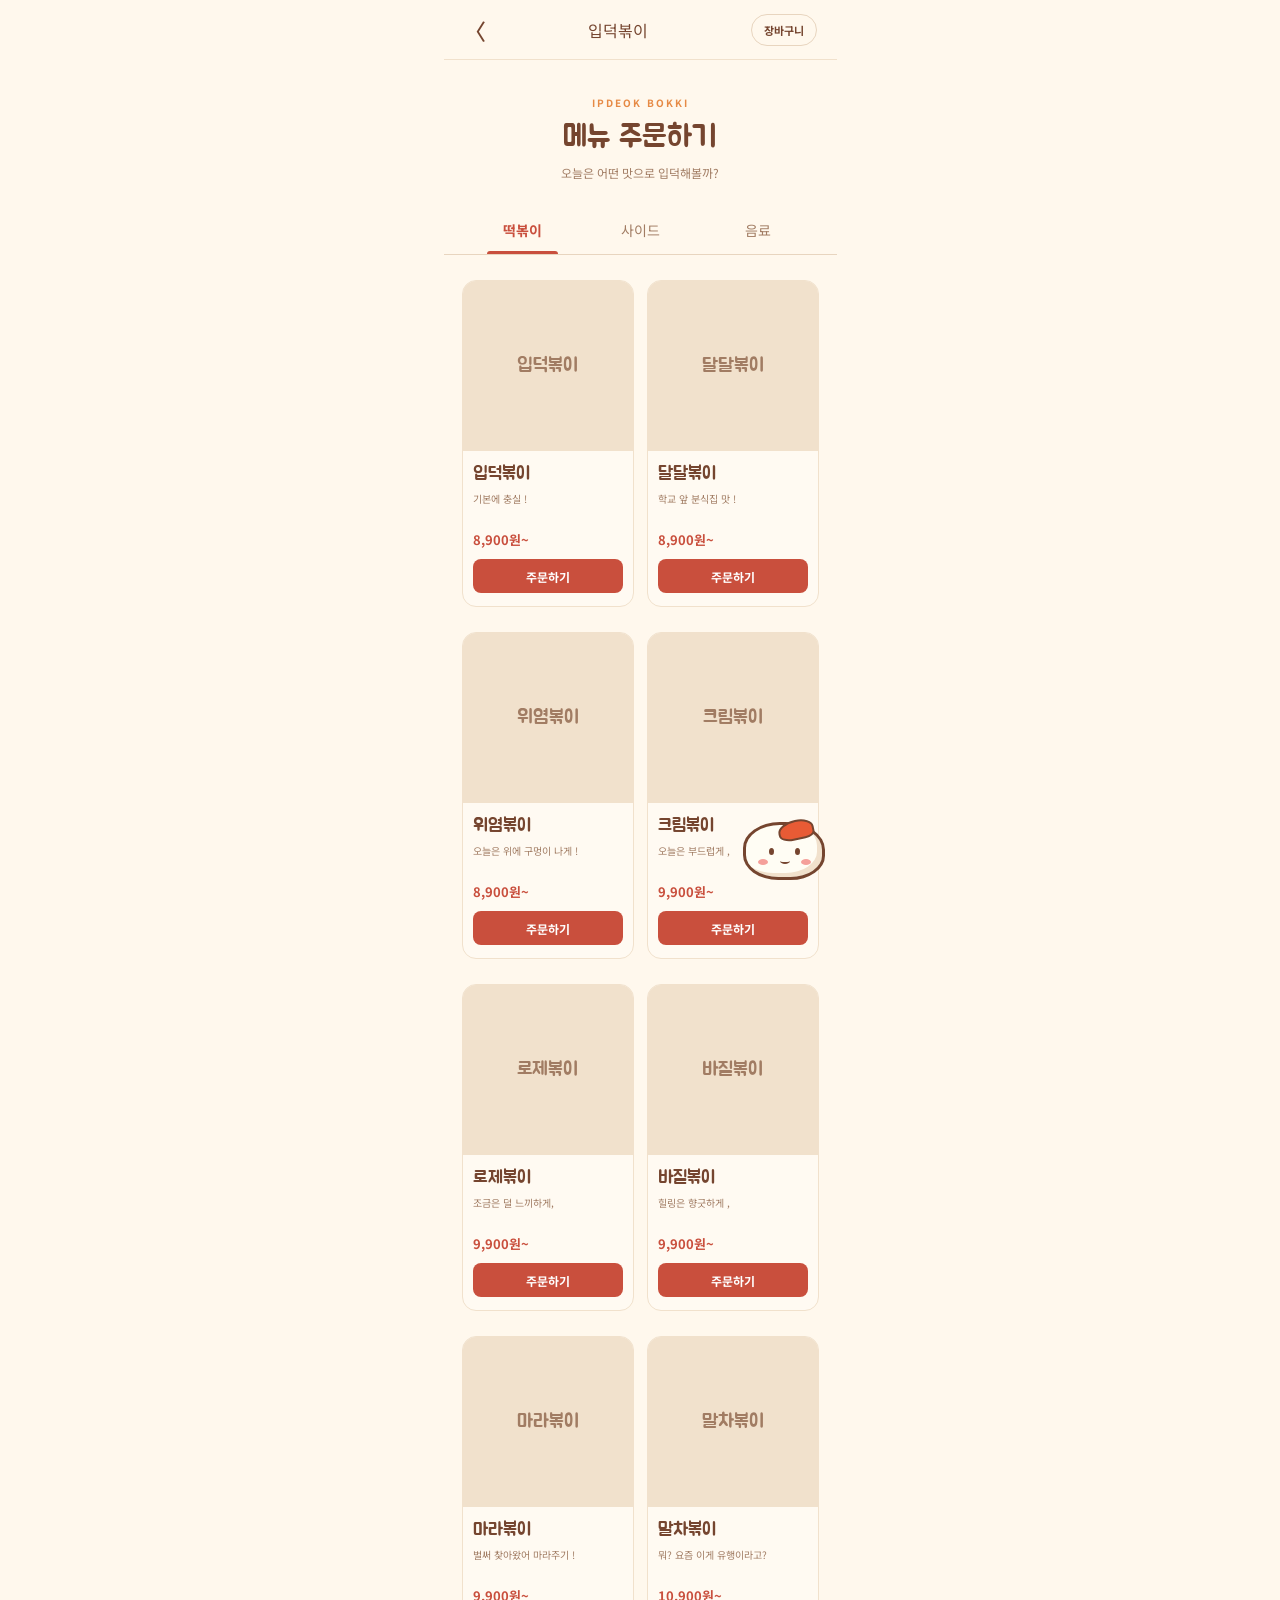
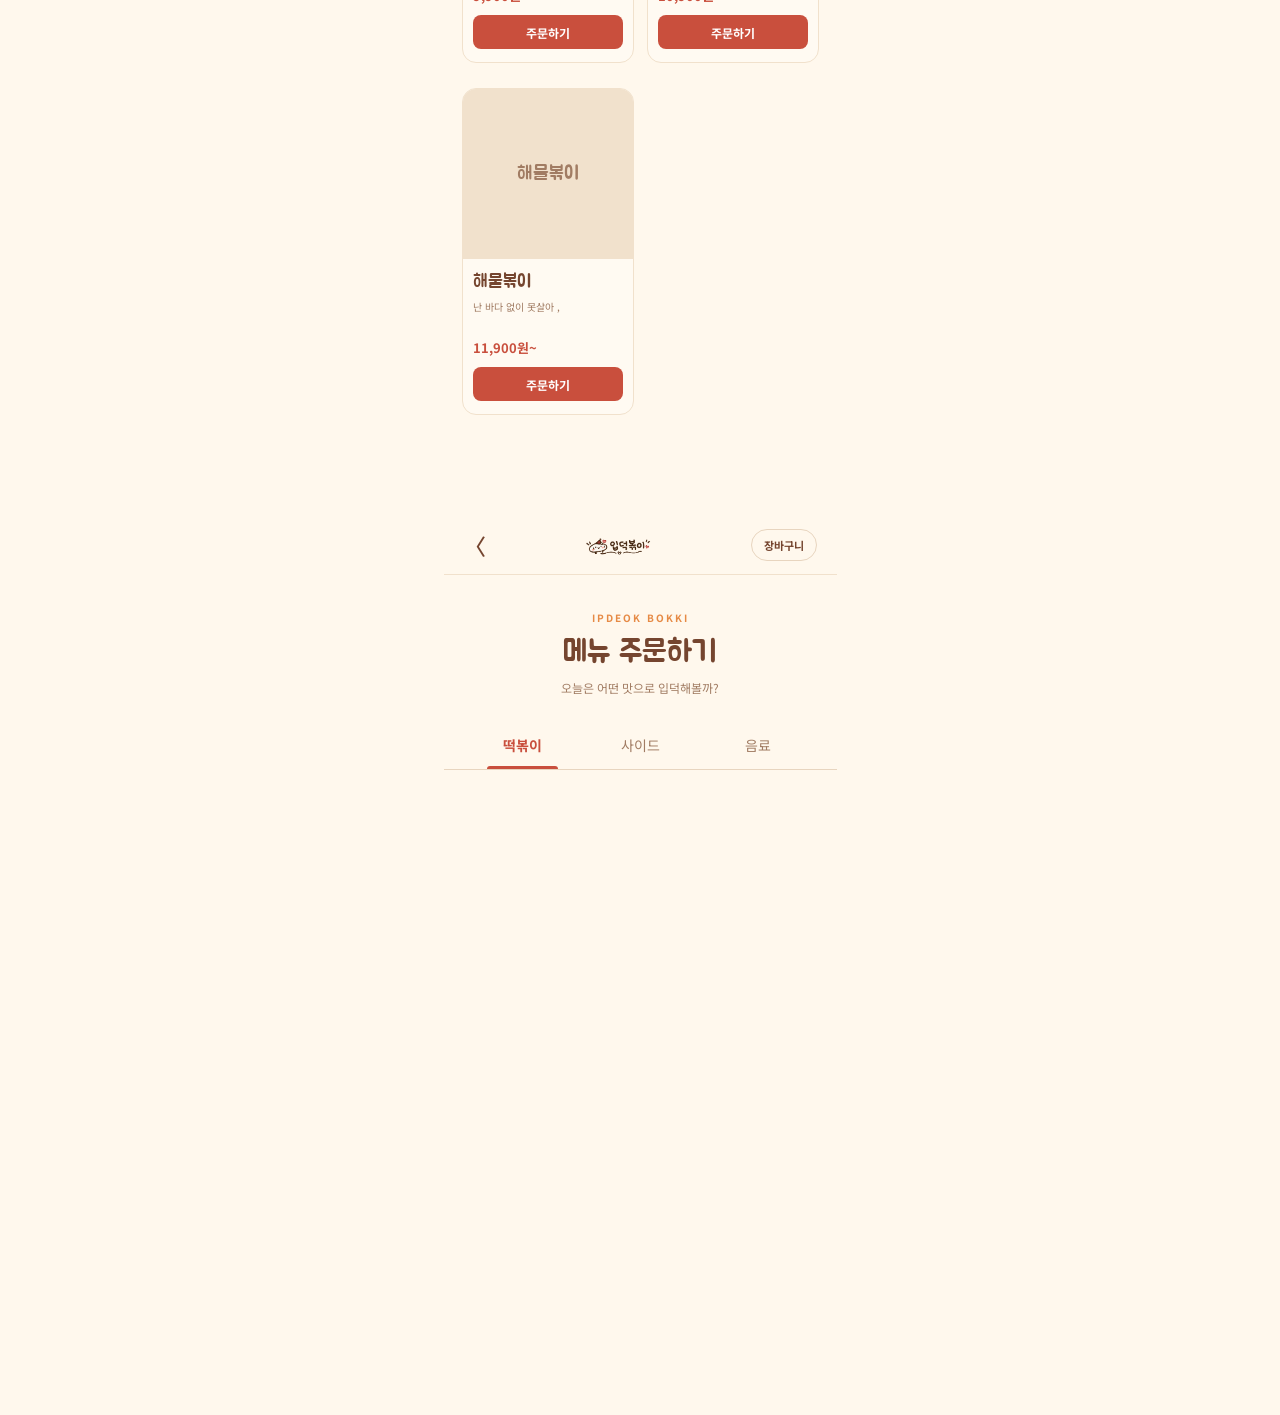
==== sub/lists/lists.html @ 7aaf7db2 "살려주세요" ====
<!DOCTYPE html>
<html lang="ko">
<head>
    <meta charset="UTF-8">
    <meta name="viewport" content="width=device-width, initial-scale=1.0">
    <title>메뉴 주문하기 | 입덕볶이</title>
    <link rel="preconnect" href="https://fonts.googleapis.com">
    <link rel="preconnect" href="https://fonts.gstatic.com" crossorigin>
    <link href="https://fonts.googleapis.com/css2?family=Noto+Sans+KR:wght@300;400;500;700&family=Jua&display=swap" rel="stylesheet">
    <link rel="stylesheet" href="css/lists.css">
</head>
<body>

<div class="container">
    <header class="header">
        <a href="../../index.html" class="back-btn">〈</a>
        <a href="../../index.html" class="page-logo">입덕볶이</a>
        <a href="../payment/payment.html" class="cart-link">장바구니</a>
    </header>

    <main>
        <section class="page-heading">
            <p class="eyebrow">IPDEOK BOKKI</p>
            <h1>메뉴 주문하기</h1>
            <p>오늘은 어떤 맛으로 입덕해볼까?</p>
        </section>

        <nav class="category-tabs">
            <button class="category-tab active" data-category="tteokbokki">떡볶이</button>
            <button class="category-tab" data-category="side">사이드</button>
            <button class="category-tab" data-category="drink">음료</button>
        </nav>

        <section class="product-grid" id="productGrid"></section>
    </main>

    <div class="modal-overlay" id="optionOverlay">
        <div class="option-modal">
            <button class="modal-close" id="optionClose" aria-label="닫기">×</button>
            <p class="modal-label">MAKE YOUR MENU</p>
            <h2 id="optionName">입덕볶이</h2>
            <p class="modal-description" id="optionDescription"></p>

            <div class="option-section" id="sizeSection">
                <h3>사이즈 선택</h3>
                <div class="size-options">
                    <label><input type="radio" name="size" value="혼자볶이" checked><span>혼자볶이</span></label>
                    <label><input type="radio" name="size" value="둘이볶이"><span>둘이볶이</span></label>
                    <label><input type="radio" name="size" value="셋이볶이"><span>셋이볶이</span></label>
                </div>
            </div>

            <div class="option-section" id="extraSection">
                <h3>추가 재료 선택</h3>
                <div class="extra-options">
                    <label><input type="checkbox" value="떡"><span>떡</span></label>
                    <label><input type="checkbox" value="어묵"><span>어묵</span></label>
                    <label><input type="checkbox" value="소세지"><span>소세지</span></label>
                    <label><input type="checkbox" value="당면"><span>당면</span></label>
                    <label><input type="checkbox" value="중국당면"><span>중국당면</span></label>
                    <label><input type="checkbox" value="분모자"><span>분모자</span></label>
                    <label><input type="checkbox" value="유부"><span>유부</span></label>
                </div>
            </div>

            <div class="option-section" id="quantitySection">
                <h3>수량</h3>
                <div class="quantity-control">
                    <button type="button" id="quantityMinus">−</button>
                    <span id="quantityValue">1</span>
                    <button type="button" id="quantityPlus">＋</button>
                </div>
            </div>

            <button class="primary-btn" id="addCartBtn">장바구니에 담기</button>
        </div>
    </div>

    <div class="modal-overlay" id="completeOverlay">
        <div class="complete-modal">
            <div class="complete-icon">✓</div>
            <h2>장바구니에 담았어요!</h2>
            <p>더 둘러보고 담을까요?</p>
            <div class="complete-buttons">
                <button type="button" class="secondary-btn" id="continueBtn">더 담기</button>
                <button type="button" class="primary-btn" id="goCartBtn">장바구니 보기</button>
            </div>
        </div>
    </div>
</div>

<script>
const products = {
    tteokbokki: [
        { name: '입덕볶이', description: '기본에 충실 !' },
        { name: '달달볶이', description: '학교 앞 분식집 맛 !' },
        { name: '위염볶이', description: '오늘은 위에 구멍이 나게 !' },
        { name: '크림볶이', description: '오늘은 부드럽게 ,' },
        { name: '로제볶이', description: '조금은 덜 느끼하게,' },
        { name: '바질볶이', description: '힐링은 향긋하게 ,' },
        { name: '마라볶이', description: '벌써 찾아왔어 마라주기 !' },
        { name: '말차볶이', description: '뭐? 요즘 이게 유행이라고?' },
        { name: '해물볶이', description: '난 바다 없이 못살아 ,' }
    ],
    side: [
        { name: '혼자튀김', description: '혼자서도 알차게 즐기는 튀김' },
        { name: '둘이튀김', description: '둘이서 넉넉하게 즐기는 튀김' },
        { name: '누드순대', description: '쫄깃하고 담백한 순대' },
        { name: '꼬치어묵', description: '따뜻하고 탱글한 어묵' },
        { name: '주먹밥', description: '떡볶이와 함께 먹기 좋은 주먹밥' },
        { name: '계란찜', description: '부드럽고 포근한 계란찜' },
        { name: '감자튀김', description: '바삭바삭한 감자튀김' }
    ],
    drink: [
        { name: '콜라', description: '시원한 콜라', image: '../../img/cola.jpg' },
        { name: '사이다', description: '톡 쏘는 사이다', image: '../../img/Sprite%20.jpg' },
        { name: '쿨피스', description: '달콤상큼 쿨피스', image: '../../img/coolpic.jpg' },
        { name: '우유', description: '고소한 우유', image: '../../img/mlik.jpg' },
        { name: '제로콜라', description: '가볍게 즐기는 제로콜라' },
        { name: '제로사이다', description: '깔끔한 제로사이다' },
        { name: '단지우유', description: '달콤한 단지우유' },
        { name: '오렌지주스', description: '상큼한 오렌지주스' },
        { name: '환타', description: '톡톡 튀는 환타' }
    ]
};

const grid = document.getElementById('productGrid');
const tabs = document.querySelectorAll('.category-tab');
const optionOverlay = document.getElementById('optionOverlay');
const completeOverlay = document.getElementById('completeOverlay');

let currentCategory = 'tteokbokki';
let selectedProduct = null;
let selectedQuantity = 1;

function renderProducts(category) {
    currentCategory = category;
    grid.innerHTML = '';

    products[category].forEach((product, index) => {
        const card = document.createElement('article');
        card.className = 'product-card';

        const image = document.createElement('div');
        image.className = 'product-image';

        if (product.image) {
            image.style.backgroundImage = `url("${product.image}")`;
        } else {
            image.classList.add('no-image');
            image.textContent = product.name;
        }

        const info = document.createElement('div');
        info.className = 'product-info';

        const name = document.createElement('h2');
        name.textContent = product.name;

        const description = document.createElement('p');
        description.textContent = product.description;

        const button = document.createElement('button');
        button.className = 'product-order-btn';
        button.textContent = '주문하기';
        button.addEventListener('click', () => openOptions(product, category));

        info.append(name, description, button);
        card.append(image, info);
        grid.appendChild(card);
    });

    tabs.forEach(tab => {
        tab.classList.toggle('active', tab.dataset.category === category);
    });
}

function openOptions(product, category) {
    selectedProduct = { ...product, category };
    selectedQuantity = 1;

    document.getElementById('optionName').textContent = product.name;
    document.getElementById('optionDescription').textContent = product.description;
    document.getElementById('quantityValue').textContent = selectedQuantity;

    const isTteokbokki = category === 'tteokbokki';
    document.getElementById('sizeSection').hidden = !isTteokbokki;
    document.getElementById('extraSection').hidden = !isTteokbokki;

    document.querySelector('input[name="size"][value="혼자볶이"]').checked = true;
    document.querySelectorAll('.extra-options input').forEach(input => input.checked = false);

    optionOverlay.classList.add('show');
}

function closeOptions() {
    optionOverlay.classList.remove('show');
}

tabs.forEach(tab => {
    tab.addEventListener('click', () => renderProducts(tab.dataset.category));
});

document.getElementById('optionClose').addEventListener('click', closeOptions);

optionOverlay.addEventListener('click', event => {
    if (event.target === optionOverlay) closeOptions();
});

document.getElementById('quantityMinus').addEventListener('click', () => {
    selectedQuantity = Math.max(1, selectedQuantity - 1);
    document.getElementById('quantityValue').textContent = selectedQuantity;
});

document.getElementById('quantityPlus').addEventListener('click', () => {
    selectedQuantity += 1;
    document.getElementById('quantityValue').textContent = selectedQuantity;
});

function getCart() {
    try {
        return JSON.parse(localStorage.getItem('ipdeokCart')) || [];
    } catch {
        return [];
    }
}

document.getElementById('addCartBtn').addEventListener('click', () => {
    if (!selectedProduct) return;

    const size = selectedProduct.category === 'tteokbokki'
        ? document.querySelector('input[name="size"]:checked').value
        : '';

    const extras = selectedProduct.category === 'tteokbokki'
        ? Array.from(document.querySelectorAll('.extra-options input:checked')).map(input => input.value)
        : [];

    const cart = getCart();

    cart.push({
        id: `${Date.now()}-${Math.random().toString(16).slice(2)}`,
        name: selectedProduct.name,
        category: selectedProduct.category,
        description: selectedProduct.description,
        size,
        extras,
        quantity: selectedQuantity
    });

    localStorage.setItem('ipdeokCart', JSON.stringify(cart));

    closeOptions();
    completeOverlay.classList.add('show');
});

document.getElementById('continueBtn').addEventListener('click', () => {
    completeOverlay.classList.remove('show');
    renderProducts('tteokbokki');
    window.scrollTo({ top: 0, behavior: 'smooth' });
});

document.getElementById('goCartBtn').addEventListener('click', () => {
    location.href = '../payment/payment.html';
});

const params = new URLSearchParams(location.search);
const requestedItem = params.get('item');

renderProducts('tteokbokki');

if (requestedItem) {
    const product = products.tteokbokki.find(item => item.name === requestedItem);
    if (product) {
        setTimeout(() => openOptions(product, 'tteokbokki'), 150);
    }
}
</script>

</body>
</html>
<!DOCTYPE html>
<html lang="ko">
<head>
    <meta charset="UTF-8">
    <meta name="viewport" content="width=device-width, initial-scale=1.0">
    <title>메뉴 주문하기 | 입덕볶이</title>

    <link rel="preconnect" href="https://fonts.googleapis.com">
    <link rel="preconnect" href="https://fonts.gstatic.com" crossorigin>
    <link href="https://fonts.googleapis.com/css2?family=Noto+Sans+KR:wght@300;400;500;700&family=Jua&display=swap" rel="stylesheet">

    <link rel="stylesheet" href="css/lists.css">
</head>
<body>

<div class="container">

    <header class="header">
        <a href="../../index.html" class="back-btn" aria-label="뒤로 가기">〈</a>

        <a href="../../index.html" class="page-logo">
            <img src="../../img/LOGO.png" alt="입덕볶이 로고">
        </a>

        <a href="../payment/payment.html" class="cart-link">장바구니</a>
    </header>

    <main>
        <section class="page-heading">
            <p class="eyebrow">IPDEOK BOKKI</p>
            <h1>메뉴 주문하기</h1>
            <p>오늘은 어떤 맛으로 입덕해볼까?</p>
        </section>

        <nav class="category-tabs" aria-label="메뉴 카테고리">
            <button class="category-tab active" data-category="tteokbokki" type="button">떡볶이</button>
            <button class="category-tab" data-category="side" type="button">사이드</button>
            <button class="category-tab" data-category="drink" type="button">음료</button>
        </nav>

        <section class="product-grid" id="productGrid"></section>
    </main>

    <!-- CSS로 만든 떠기 -->
    <div class="tteogi tteogi-floating" aria-hidden="true">
        <div class="tteogi-sauce"></div>
        <div class="tteogi-eye left"></div>
        <div class="tteogi-eye right"></div>
        <div class="tteogi-mouth"></div>
        <div class="tteogi-cheek left"></div>
        <div class="tteogi-cheek right"></div>
    </div>

    <!-- 옵션 선택 팝업 -->
    <div class="modal-overlay" id="optionOverlay">
        <div class="option-modal" role="dialog" aria-modal="true" aria-labelledby="optionName">

            <button class="modal-close" id="optionClose" type="button" aria-label="닫기">×</button>

            <p class="modal-label">MAKE YOUR MENU</p>
            <h2 id="optionName">입덕볶이</h2>
            <p class="modal-description" id="optionDescription"></p>

            <div class="option-section" id="sizeSection">
                <h3>🍚 사이즈 선택</h3>
                <div class="size-options">
                    <label>
                        <input type="radio" name="size" value="혼자볶이" checked>
                        <span>혼자볶이</span>
                    </label>
                    <label>
                        <input type="radio" name="size" value="둘이볶이">
                        <span>둘이볶이</span>
                    </label>
                    <label>
                        <input type="radio" name="size" value="셋이볶이">
                        <span>셋이볶이</span>
                    </label>
                </div>
            </div>

            <div class="option-section" id="extraSection">
                <h3>🧀 추가 재료 선택</h3>
                <div class="extra-options">
                    <label><input type="checkbox" value="떡"><span>떡 <small>+1,000원</small></span></label>
                    <label><input type="checkbox" value="어묵"><span>어묵 <small>+1,000원</small></span></label>
                    <label><input type="checkbox" value="소세지"><span>소세지 <small>+1,000원</small></span></label>
                    <label><input type="checkbox" value="당면"><span>당면 <small>+1,000원</small></span></label>
                    <label><input type="checkbox" value="중국당면"><span>중국당면 <small>+1,500원</small></span></label>
                    <label><input type="checkbox" value="분모자"><span>분모자 <small>+1,500원</small></span></label>
                    <label><input type="checkbox" value="유부"><span>유부 <small>+1,000원</small></span></label>
                </div>
            </div>

            <div class="option-price-box">
                <div>
                    <span>기본 가격</span>
                    <strong id="basePrice">8,900원</strong>
                </div>
                <div>
                    <span>추가 재료</span>
                    <strong id="extraPrice">0원</strong>
                </div>
                <div class="option-total">
                    <span>총 상품 금액</span>
                    <strong id="totalPrice">8,900원</strong>
                </div>
            </div>

            <div class="option-section">
                <h3>수량</h3>
                <div class="quantity-control">
                    <button type="button" id="quantityMinus" aria-label="수량 줄이기">−</button>
                    <span id="quantityValue">1</span>
                    <button type="button" id="quantityPlus" aria-label="수량 늘리기">＋</button>
                </div>
            </div>

            <button class="primary-btn" id="addCartBtn" type="button">
                장바구니에 담기 · <span id="buttonPrice">8,900원</span>
            </button>
        </div>
    </div>

    <!-- 장바구니 담기 완료 -->
    <div class="modal-overlay" id="completeOverlay">
        <div class="complete-modal">
            <div class="complete-mascot">
                <div class="tteogi complete-tteogi">
                    <div class="tteogi-sauce"></div>
                    <div class="tteogi-eye left"></div>
                    <div class="tteogi-eye right"></div>
                    <div class="tteogi-mouth"></div>
                    <div class="tteogi-cheek left"></div>
                    <div class="tteogi-cheek right"></div>
                </div>
            </div>

            <h2>장바구니에 담았어!</h2>
            <p>맛있는 메뉴가 하나 더 추가됐어.</p>

            <div class="complete-buttons">
                <button type="button" class="secondary-btn" id="continueBtn">더 담기</button>
                <button type="button" class="primary-btn" id="goCartBtn">장바구니 보기</button>
            </div>
        </div>
    </div>

</div>

<script src="js/lists.js"></script>
</body>
</html>
---- sub/lists/css/lists.css ----
* {
    margin: 0;
    padding: 0;
    box-sizing: border-box;
}

body {
    font-family: 'Noto Sans KR', sans-serif;
    color: #75452F;
    background: #FFF8ED;
}

button {
    border: none;
    font-family: inherit;
    cursor: pointer;
}

a {
    color: inherit;
    text-decoration: none;
}

[hidden] {
    display: none !important;
}

.container {
    width: 100%;
    max-width: 393px;
    min-height: 100vh;
    margin: 0 auto;
    overflow: hidden;
    background: #FFF8ED;
}

/* HEADER */

.header {
    position: sticky;
    top: 0;
    z-index: 100;
    width: 100%;
    height: 60px;
    padding: 0 20px;
    display: flex;
    justify-content: space-between;
    align-items: center;
    background: #FFF8ED;
    border-bottom: 1px solid #F1E1CC;
}

.back-btn {
    font-size: 22px;
    font-weight: 500;
}

.page-logo {
    display: flex;
    align-items: center;
    justify-content: center;
}

.page-logo img {
    display: block;
    width: auto;
    max-width: 125px;
    height: 31px;
    object-fit: contain;
}

.cart-link {
    padding: 7px 12px;
    border: 1px solid #E8D5BF;
    border-radius: 20px;
    font-size: 11px;
    font-weight: 700;
}

/* PAGE HEADING */

.page-heading {
    padding: 35px 20px 25px;
    text-align: center;
}

.eyebrow {
    margin-bottom: 8px;
    color: #E68A45;
    font-size: 10px;
    font-weight: 700;
    letter-spacing: 2px;
}

.page-heading h1 {
    font-family: 'Jua', sans-serif;
    font-size: 30px;
    font-weight: 400;
}

.page-heading > p:last-child {
    margin-top: 8px;
    color: #A17C63;
    font-size: 12px;
}

/* CATEGORY */

.category-tabs {
    position: sticky;
    top: 60px;
    z-index: 90;
    display: flex;
    padding: 0 20px;
    background: #FFF8ED;
    border-bottom: 1px solid #E8D5BF;
}

.category-tab {
    position: relative;
    flex: 1;
    height: 48px;
    background: transparent;
    color: #A17C63;
    font-size: 14px;
}

.category-tab.active {
    color: #C94F3D;
    font-weight: 700;
}

.category-tab.active::after {
    content: "";
    position: absolute;
    left: 20%;
    right: 20%;
    bottom: 0;
    height: 3px;
    border-radius: 5px 5px 0 0;
    background: #C94F3D;
}

/* PRODUCT GRID */

.product-grid {
    display: grid;
    grid-template-columns: repeat(2, minmax(0, 1fr));
    gap: 25px 13px;
    padding: 25px 18px 100px;
}

.product-card {
    min-width: 0;
    overflow: hidden;
    border-radius: 14px;
    background: #FFFAF2;
    border: 1px solid #F1E1CC;
}

.product-image {
    width: 100%;
    aspect-ratio: 1 / 1;
    display: flex;
    justify-content: center;
    align-items: center;
    overflow: hidden;
    background: #F1E1CC;
    background-position: center;
    background-size: cover;
}

.product-image.no-image {
    padding: 10px;
    color: #A17C63;
    font-family: 'Jua', sans-serif;
    font-size: 19px;
    text-align: center;
}

.product-info {
    padding: 12px 10px 13px;
}

.product-info h2 {
    font-family: 'Jua', sans-serif;
    font-size: 18px;
    font-weight: 400;
}

.product-info p {
    min-height: 31px;
    margin-top: 5px;
    color: #A17C63;
    font-size: 10px;
    line-height: 1.5;
}

.product-price {
    display: block;
    margin-top: 8px;
    color: #C94F3D;
    font-size: 13px;
    font-weight: 700;
}

.product-order-btn {
    width: 100%;
    height: 34px;
    margin-top: 10px;
    border-radius: 8px;
    background: #C94F3D;
    color: #fff;
    font-size: 12px;
    font-weight: 700;
}

.product-order-btn:active,
.primary-btn:active {
    transform: scale(.98);
}

/* OPTION MODAL */

.modal-overlay {
    position: fixed;
    inset: 0;
    z-index: 1000;
    display: flex;
    justify-content: center;
    align-items: center;
    padding: 18px;
    background: rgba(73, 42, 25, .55);
    opacity: 0;
    visibility: hidden;
    pointer-events: none;
    transition: .25s ease;
}

.modal-overlay.show {
    opacity: 1;
    visibility: visible;
    pointer-events: auto;
}

.option-modal {
    position: relative;
    width: 100%;
    max-width: 355px;
    max-height: 88vh;
    overflow-y: auto;
    padding: 27px 20px 22px;
    border-radius: 20px;
    background: #FFF8ED;
    box-shadow: 0 10px 35px rgba(73, 42, 25, .2);
    transform: translateY(15px);
    transition: .25s ease;
}

.modal-overlay.show .option-modal {
    transform: translateY(0);
}

.modal-close {
    position: absolute;
    top: 9px;
    right: 13px;
    width: 32px;
    height: 32px;
    background: transparent;
    color: #75452F;
    font-size: 27px;
}

.modal-label {
    margin-bottom: 6px;
    color: #E68A45;
    font-size: 9px;
    font-weight: 700;
    letter-spacing: 1.5px;
}

.option-modal h2 {
    font-family: 'Jua', sans-serif;
    font-size: 27px;
    font-weight: 400;
}

.modal-description {
    margin: 5px 0 22px;
    color: #A17C63;
    font-size: 11px;
}

.option-section {
    margin-bottom: 20px;
}

.option-section h3 {
    margin-bottom: 10px;
    font-size: 13px;
    font-weight: 700;
}

/* SIZE */

.size-options {
    display: grid;
    grid-template-columns: repeat(3, 1fr);
    gap: 7px;
}

.size-options label input {
    position: absolute;
    opacity: 0;
}

.size-options label span {
    min-height: 42px;
    display: flex;
    justify-content: center;
    align-items: center;
    padding: 5px;
    border: 1px solid #E8D5BF;
    border-radius: 8px;
    background: #fff;
    color: #75452F;
    font-size: 11px;
    cursor: pointer;
}

.size-options input:checked + span {
    border-color: #C94F3D;
    background: #FCE6DD;
    color: #C94F3D;
    font-weight: 700;
}

/* EXTRAS */

.extra-options {
    display: grid;
    grid-template-columns: repeat(2, minmax(0, 1fr));
    gap: 7px;
}

.extra-options label {
    min-height: 42px;
    display: flex;
    align-items: center;
    gap: 7px;
    padding: 7px 9px;
    border: 1px solid #E8D5BF;
    border-radius: 8px;
    background: #fff;
    font-size: 11px;
    cursor: pointer;
}

.extra-options input {
    width: 14px;
    height: 14px;
    accent-color: #C94F3D;
}

.extra-options label:has(input:checked) {
    border-color: #C94F3D;
    background: #FCE6DD;
}

.extra-options small {
    display: block;
    margin-top: 2px;
    color: #C94F3D;
    font-size: 9px;
}

/* PRICE */

.option-price-box {
    margin: 5px 0 20px;
    padding: 14px;
    border-radius: 12px;
    background: #F1E1CC;
}

.option-price-box > div {
    display: flex;
    justify-content: space-between;
    align-items: center;
    margin-bottom: 8px;
    color: #75452F;
    font-size: 11px;
}

.option-price-box strong {
    font-size: 12px;
}

.option-price-box .option-total {
    margin: 11px 0 0;
    padding-top: 11px;
    border-top: 1px solid #D8BFA5;
    font-size: 13px;
    font-weight: 700;
}

.option-price-box .option-total strong {
    color: #C94F3D;
    font-family: 'Jua', sans-serif;
    font-size: 21px;
}

/* QUANTITY */

.quantity-control {
    display: flex;
    align-items: center;
    justify-content: center;
    gap: 20px;
}

.quantity-control button {
    width: 31px;
    height: 31px;
    border: 1px solid #E8D5BF;
    border-radius: 8px;
    background: #fff;
    color: #75452F;
    font-size: 18px;
}

.quantity-control span {
    min-width: 20px;
    font-size: 14px;
    font-weight: 700;
    text-align: center;
}

/* BUTTONS */

.primary-btn {
    width: 100%;
    min-height: 46px;
    border-radius: 9px;
    background: #C94F3D;
    color: #fff;
    font-size: 13px;
    font-weight: 700;
}

.complete-modal {
    width: 100%;
    max-width: 320px;
    padding: 30px 22px 23px;
    border-radius: 18px;
    background: #FFF8ED;
    text-align: center;
    transform: translateY(15px);
    transition: .25s ease;
}

#completeOverlay.show .complete-modal {
    transform: translateY(0);
}

.complete-mascot {
    display: flex;
    justify-content: center;
    margin-bottom: 10px;
}

.complete-tteogi {
    position: relative;
    width: 100px;
    height: 70px;
    transform: scale(.8);
}

.complete-modal h2 {
    font-family: 'Jua', sans-serif;
    font-size: 23px;
    font-weight: 400;
}

.complete-modal > p {
    margin: 8px 0 22px;
    color: #A17C63;
    font-size: 11px;
}

.complete-buttons {
    display: flex;
    gap: 8px;
}

.complete-buttons button {
    flex: 1;
    min-height: 43px;
    border-radius: 8px;
    font-size: 12px;
}

.secondary-btn {
    border: 1px solid #75452F;
    background: transparent;
    color: #75452F;
    font-weight: 700;
}

/* TTEOGI CSS CHARACTER */

.tteogi {
    position: relative;
    width: 82px;
    height: 58px;
    border: 3px solid #75452F;
    border-radius: 45% 48% 42% 43%;
    background: #FFFDF4;
    box-shadow: inset -5px -4px 0 #F1E1CC;
}

.tteogi-sauce {
    position: absolute;
    top: -5px;
    right: 8px;
    width: 36px;
    height: 20px;
    border: 2px solid #75452F;
    border-radius: 55% 50% 30% 40%;
    background: #E85B35;
    transform: rotate(-12deg);
}

.tteogi-eye {
    position: absolute;
    top: 23px;
    width: 5px;
    height: 7px;
    border-radius: 50%;
    background: #75452F;
}

.tteogi-eye.left {
    left: 23px;
}

.tteogi-eye.right {
    right: 22px;
}

.tteogi-mouth {
    position: absolute;
    top: 33px;
    left: 34px;
    width: 10px;
    height: 6px;
    border-bottom: 2px solid #75452F;
    border-radius: 50%;
}

.tteogi-cheek {
    position: absolute;
    top: 34px;
    width: 10px;
    height: 6px;
    border-radius: 50%;
    background: #F5A09A;
}

.tteogi-cheek.left {
    left: 12px;
}

.tteogi-cheek.right {
    right: 11px;
}

.tteogi-floating {
    position: fixed;
    z-index: 50;
    right: max(15px, calc((100vw - 393px) / 2 + 12px));
    bottom: 20px;
    animation: tteogiFloat 3s ease-in-out infinite;
    pointer-events: none;
}

@keyframes tteogiFloat {
    0%, 100% {
        transform: translateY(0) rotate(-4deg);
    }
    50% {
        transform: translateY(-12px) rotate(4deg);
    }
}

/* SMALL SCREEN */

@media (max-width: 360px) {
    .product-grid {
        gap: 18px 9px;
        padding-right: 13px;
        padding-left: 13px;
    }

    .product-info {
        padding-right: 8px;
        padding-left: 8px;
    }

    .product-info h2 {
        font-size: 16px;
    }

    .option-modal {
        padding-right: 16px;
        padding-left: 16px;
    }

    .extra-options {
        gap: 5px;
    }

    .extra-options label {
        padding: 6px;
        font-size: 10px;
    }
}
---- sub/lists/css/lists.css ----
* {
    margin: 0;
    padding: 0;
    box-sizing: border-box;
}

body {
    font-family: 'Noto Sans KR', sans-serif;
    color: #75452F;
    background: #FFF8ED;
}

button {
    border: none;
    font-family: inherit;
    cursor: pointer;
}

a {
    color: inherit;
    text-decoration: none;
}

[hidden] {
    display: none !important;
}

.container {
    width: 100%;
    max-width: 393px;
    min-height: 100vh;
    margin: 0 auto;
    overflow: hidden;
    background: #FFF8ED;
}

/* HEADER */

.header {
    position: sticky;
    top: 0;
    z-index: 100;
    width: 100%;
    height: 60px;
    padding: 0 20px;
    display: flex;
    justify-content: space-between;
    align-items: center;
    background: #FFF8ED;
    border-bottom: 1px solid #F1E1CC;
}

.back-btn {
    font-size: 22px;
    font-weight: 500;
}

.page-logo {
    display: flex;
    align-items: center;
    justify-content: center;
}

.page-logo img {
    display: block;
    width: auto;
    max-width: 125px;
    height: 31px;
    object-fit: contain;
}

.cart-link {
    padding: 7px 12px;
    border: 1px solid #E8D5BF;
    border-radius: 20px;
    font-size: 11px;
    font-weight: 700;
}

/* PAGE HEADING */

.page-heading {
    padding: 35px 20px 25px;
    text-align: center;
}

.eyebrow {
    margin-bottom: 8px;
    color: #E68A45;
    font-size: 10px;
    font-weight: 700;
    letter-spacing: 2px;
}

.page-heading h1 {
    font-family: 'Jua', sans-serif;
    font-size: 30px;
    font-weight: 400;
}

.page-heading > p:last-child {
    margin-top: 8px;
    color: #A17C63;
    font-size: 12px;
}

/* CATEGORY */

.category-tabs {
    position: sticky;
    top: 60px;
    z-index: 90;
    display: flex;
    padding: 0 20px;
    background: #FFF8ED;
    border-bottom: 1px solid #E8D5BF;
}

.category-tab {
    position: relative;
    flex: 1;
    height: 48px;
    background: transparent;
    color: #A17C63;
    font-size: 14px;
}

.category-tab.active {
    color: #C94F3D;
    font-weight: 700;
}

.category-tab.active::after {
    content: "";
    position: absolute;
    left: 20%;
    right: 20%;
    bottom: 0;
    height: 3px;
    border-radius: 5px 5px 0 0;
    background: #C94F3D;
}

/* PRODUCT GRID */

.product-grid {
    display: grid;
    grid-template-columns: repeat(2, minmax(0, 1fr));
    gap: 25px 13px;
    padding: 25px 18px 100px;
}

.product-card {
    min-width: 0;
    overflow: hidden;
    border-radius: 14px;
    background: #FFFAF2;
    border: 1px solid #F1E1CC;
}

.product-image {
    width: 100%;
    aspect-ratio: 1 / 1;
    display: flex;
    justify-content: center;
    align-items: center;
    overflow: hidden;
    background: #F1E1CC;
    background-position: center;
    background-size: cover;
}

.product-image.no-image {
    padding: 10px;
    color: #A17C63;
    font-family: 'Jua', sans-serif;
    font-size: 19px;
    text-align: center;
}

.product-info {
    padding: 12px 10px 13px;
}

.product-info h2 {
    font-family: 'Jua', sans-serif;
    font-size: 18px;
    font-weight: 400;
}

.product-info p {
    min-height: 31px;
    margin-top: 5px;
    color: #A17C63;
    font-size: 10px;
    line-height: 1.5;
}

.product-price {
    display: block;
    margin-top: 8px;
    color: #C94F3D;
    font-size: 13px;
    font-weight: 700;
}

.product-order-btn {
    width: 100%;
    height: 34px;
    margin-top: 10px;
    border-radius: 8px;
    background: #C94F3D;
    color: #fff;
    font-size: 12px;
    font-weight: 700;
}

.product-order-btn:active,
.primary-btn:active {
    transform: scale(.98);
}

/* OPTION MODAL */

.modal-overlay {
    position: fixed;
    inset: 0;
    z-index: 1000;
    display: flex;
    justify-content: center;
    align-items: center;
    padding: 18px;
    background: rgba(73, 42, 25, .55);
    opacity: 0;
    visibility: hidden;
    pointer-events: none;
    transition: .25s ease;
}

.modal-overlay.show {
    opacity: 1;
    visibility: visible;
    pointer-events: auto;
}

.option-modal {
    position: relative;
    width: 100%;
    max-width: 355px;
    max-height: 88vh;
    overflow-y: auto;
    padding: 27px 20px 22px;
    border-radius: 20px;
    background: #FFF8ED;
    box-shadow: 0 10px 35px rgba(73, 42, 25, .2);
    transform: translateY(15px);
    transition: .25s ease;
}

.modal-overlay.show .option-modal {
    transform: translateY(0);
}

.modal-close {
    position: absolute;
    top: 9px;
    right: 13px;
    width: 32px;
    height: 32px;
    background: transparent;
    color: #75452F;
    font-size: 27px;
}

.modal-label {
    margin-bottom: 6px;
    color: #E68A45;
    font-size: 9px;
    font-weight: 700;
    letter-spacing: 1.5px;
}

.option-modal h2 {
    font-family: 'Jua', sans-serif;
    font-size: 27px;
    font-weight: 400;
}

.modal-description {
    margin: 5px 0 22px;
    color: #A17C63;
    font-size: 11px;
}

.option-section {
    margin-bottom: 20px;
}

.option-section h3 {
    margin-bottom: 10px;
    font-size: 13px;
    font-weight: 700;
}

/* SIZE */

.size-options {
    display: grid;
    grid-template-columns: repeat(3, 1fr);
    gap: 7px;
}

.size-options label input {
    position: absolute;
    opacity: 0;
}

.size-options label span {
    min-height: 42px;
    display: flex;
    justify-content: center;
    align-items: center;
    padding: 5px;
    border: 1px solid #E8D5BF;
    border-radius: 8px;
    background: #fff;
    color: #75452F;
    font-size: 11px;
    cursor: pointer;
}

.size-options input:checked + span {
    border-color: #C94F3D;
    background: #FCE6DD;
    color: #C94F3D;
    font-weight: 700;
}

/* EXTRAS */

.extra-options {
    display: grid;
    grid-template-columns: repeat(2, minmax(0, 1fr));
    gap: 7px;
}

.extra-options label {
    min-height: 42px;
    display: flex;
    align-items: center;
    gap: 7px;
    padding: 7px 9px;
    border: 1px solid #E8D5BF;
    border-radius: 8px;
    background: #fff;
    font-size: 11px;
    cursor: pointer;
}

.extra-options input {
    width: 14px;
    height: 14px;
    accent-color: #C94F3D;
}

.extra-options label:has(input:checked) {
    border-color: #C94F3D;
    background: #FCE6DD;
}

.extra-options small {
    display: block;
    margin-top: 2px;
    color: #C94F3D;
    font-size: 9px;
}

/* PRICE */

.option-price-box {
    margin: 5px 0 20px;
    padding: 14px;
    border-radius: 12px;
    background: #F1E1CC;
}

.option-price-box > div {
    display: flex;
    justify-content: space-between;
    align-items: center;
    margin-bottom: 8px;
    color: #75452F;
    font-size: 11px;
}

.option-price-box strong {
    font-size: 12px;
}

.option-price-box .option-total {
    margin: 11px 0 0;
    padding-top: 11px;
    border-top: 1px solid #D8BFA5;
    font-size: 13px;
    font-weight: 700;
}

.option-price-box .option-total strong {
    color: #C94F3D;
    font-family: 'Jua', sans-serif;
    font-size: 21px;
}

/* QUANTITY */

.quantity-control {
    display: flex;
    align-items: center;
    justify-content: center;
    gap: 20px;
}

.quantity-control button {
    width: 31px;
    height: 31px;
    border: 1px solid #E8D5BF;
    border-radius: 8px;
    background: #fff;
    color: #75452F;
    font-size: 18px;
}

.quantity-control span {
    min-width: 20px;
    font-size: 14px;
    font-weight: 700;
    text-align: center;
}

/* BUTTONS */

.primary-btn {
    width: 100%;
    min-height: 46px;
    border-radius: 9px;
    background: #C94F3D;
    color: #fff;
    font-size: 13px;
    font-weight: 700;
}

.complete-modal {
    width: 100%;
    max-width: 320px;
    padding: 30px 22px 23px;
    border-radius: 18px;
    background: #FFF8ED;
    text-align: center;
    transform: translateY(15px);
    transition: .25s ease;
}

#completeOverlay.show .complete-modal {
    transform: translateY(0);
}

.complete-mascot {
    display: flex;
    justify-content: center;
    margin-bottom: 10px;
}

.complete-tteogi {
    position: relative;
    width: 100px;
    height: 70px;
    transform: scale(.8);
}

.complete-modal h2 {
    font-family: 'Jua', sans-serif;
    font-size: 23px;
    font-weight: 400;
}

.complete-modal > p {
    margin: 8px 0 22px;
    color: #A17C63;
    font-size: 11px;
}

.complete-buttons {
    display: flex;
    gap: 8px;
}

.complete-buttons button {
    flex: 1;
    min-height: 43px;
    border-radius: 8px;
    font-size: 12px;
}

.secondary-btn {
    border: 1px solid #75452F;
    background: transparent;
    color: #75452F;
    font-weight: 700;
}

/* TTEOGI CSS CHARACTER */

.tteogi {
    position: relative;
    width: 82px;
    height: 58px;
    border: 3px solid #75452F;
    border-radius: 45% 48% 42% 43%;
    background: #FFFDF4;
    box-shadow: inset -5px -4px 0 #F1E1CC;
}

.tteogi-sauce {
    position: absolute;
    top: -5px;
    right: 8px;
    width: 36px;
    height: 20px;
    border: 2px solid #75452F;
    border-radius: 55% 50% 30% 40%;
    background: #E85B35;
    transform: rotate(-12deg);
}

.tteogi-eye {
    position: absolute;
    top: 23px;
    width: 5px;
    height: 7px;
    border-radius: 50%;
    background: #75452F;
}

.tteogi-eye.left {
    left: 23px;
}

.tteogi-eye.right {
    right: 22px;
}

.tteogi-mouth {
    position: absolute;
    top: 33px;
    left: 34px;
    width: 10px;
    height: 6px;
    border-bottom: 2px solid #75452F;
    border-radius: 50%;
}

.tteogi-cheek {
    position: absolute;
    top: 34px;
    width: 10px;
    height: 6px;
    border-radius: 50%;
    background: #F5A09A;
}

.tteogi-cheek.left {
    left: 12px;
}

.tteogi-cheek.right {
    right: 11px;
}

.tteogi-floating {
    position: fixed;
    z-index: 50;
    right: max(15px, calc((100vw - 393px) / 2 + 12px));
    bottom: 20px;
    animation: tteogiFloat 3s ease-in-out infinite;
    pointer-events: none;
}

@keyframes tteogiFloat {
    0%, 100% {
        transform: translateY(0) rotate(-4deg);
    }
    50% {
        transform: translateY(-12px) rotate(4deg);
    }
}

/* SMALL SCREEN */

@media (max-width: 360px) {
    .product-grid {
        gap: 18px 9px;
        padding-right: 13px;
        padding-left: 13px;
    }

    .product-info {
        padding-right: 8px;
        padding-left: 8px;
    }

    .product-info h2 {
        font-size: 16px;
    }

    .option-modal {
        padding-right: 16px;
        padding-left: 16px;
    }

    .extra-options {
        gap: 5px;
    }

    .extra-options label {
        padding: 6px;
        font-size: 10px;
    }
}
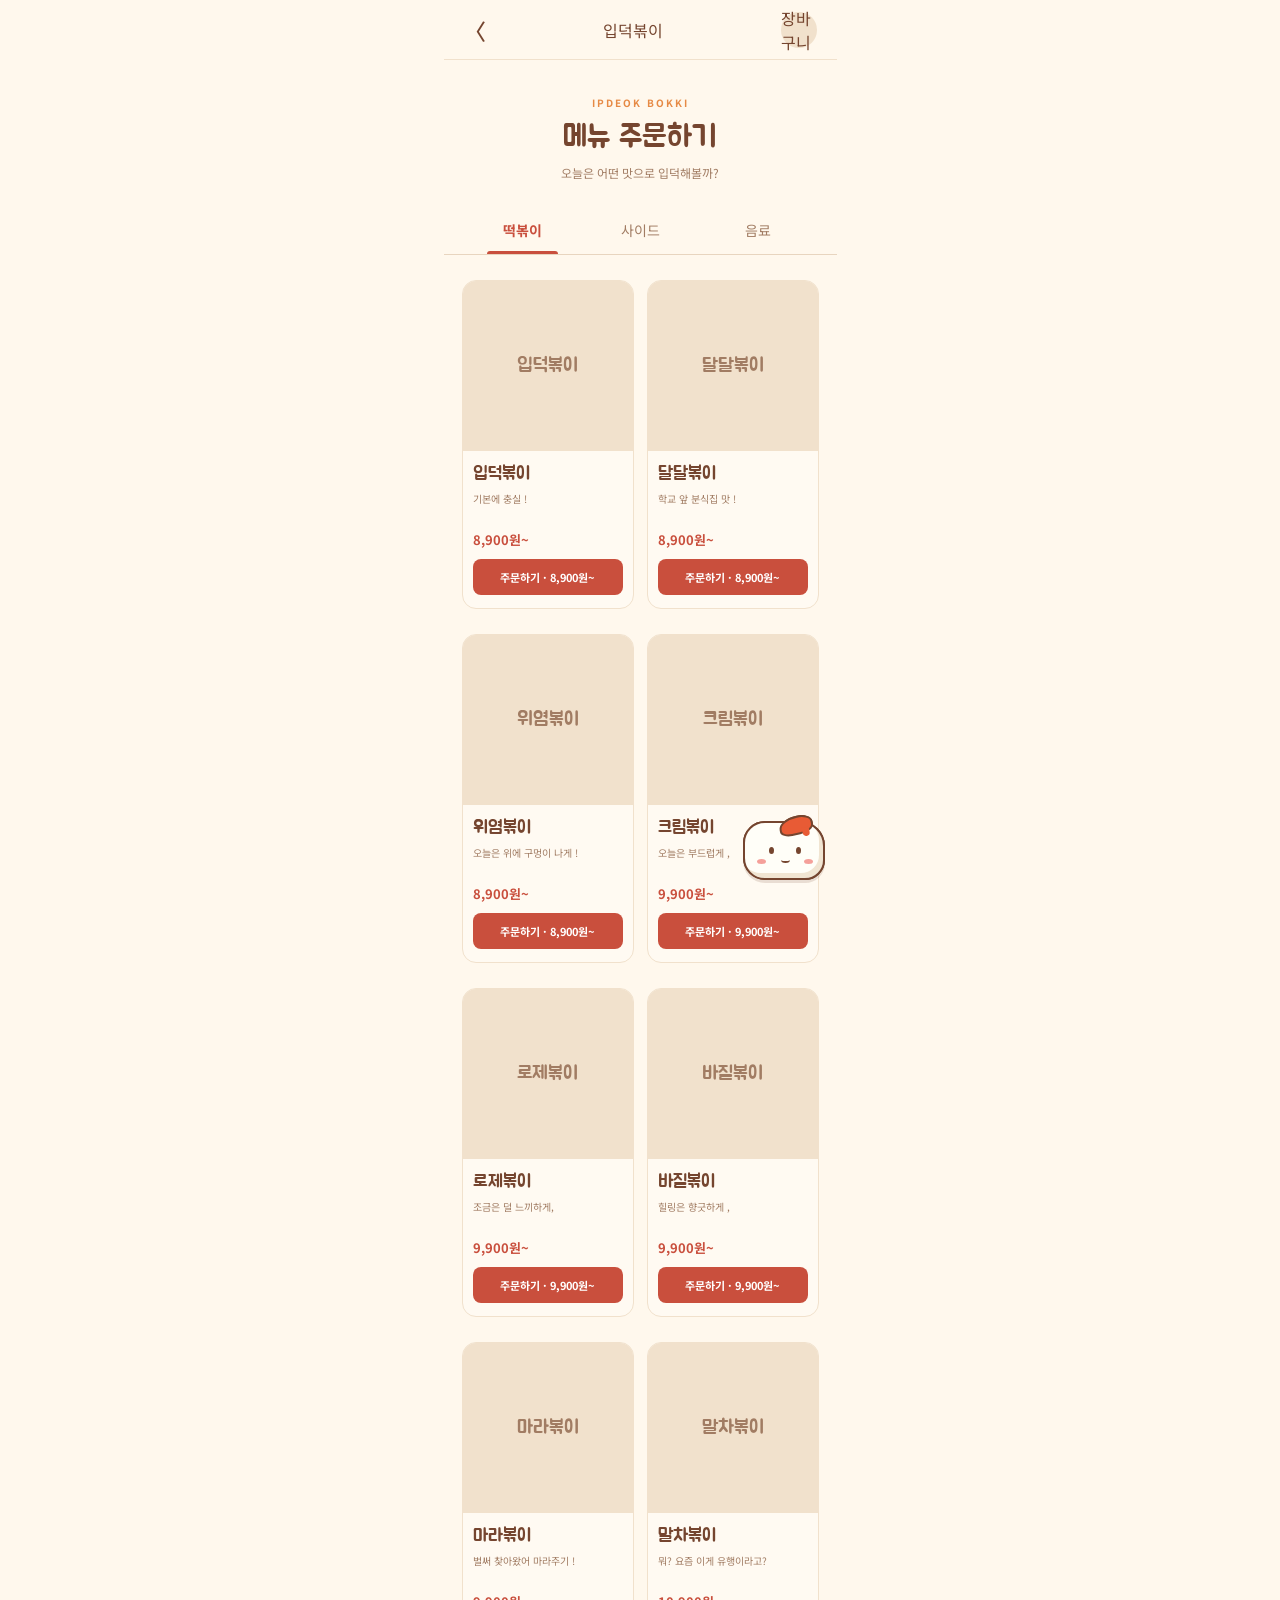
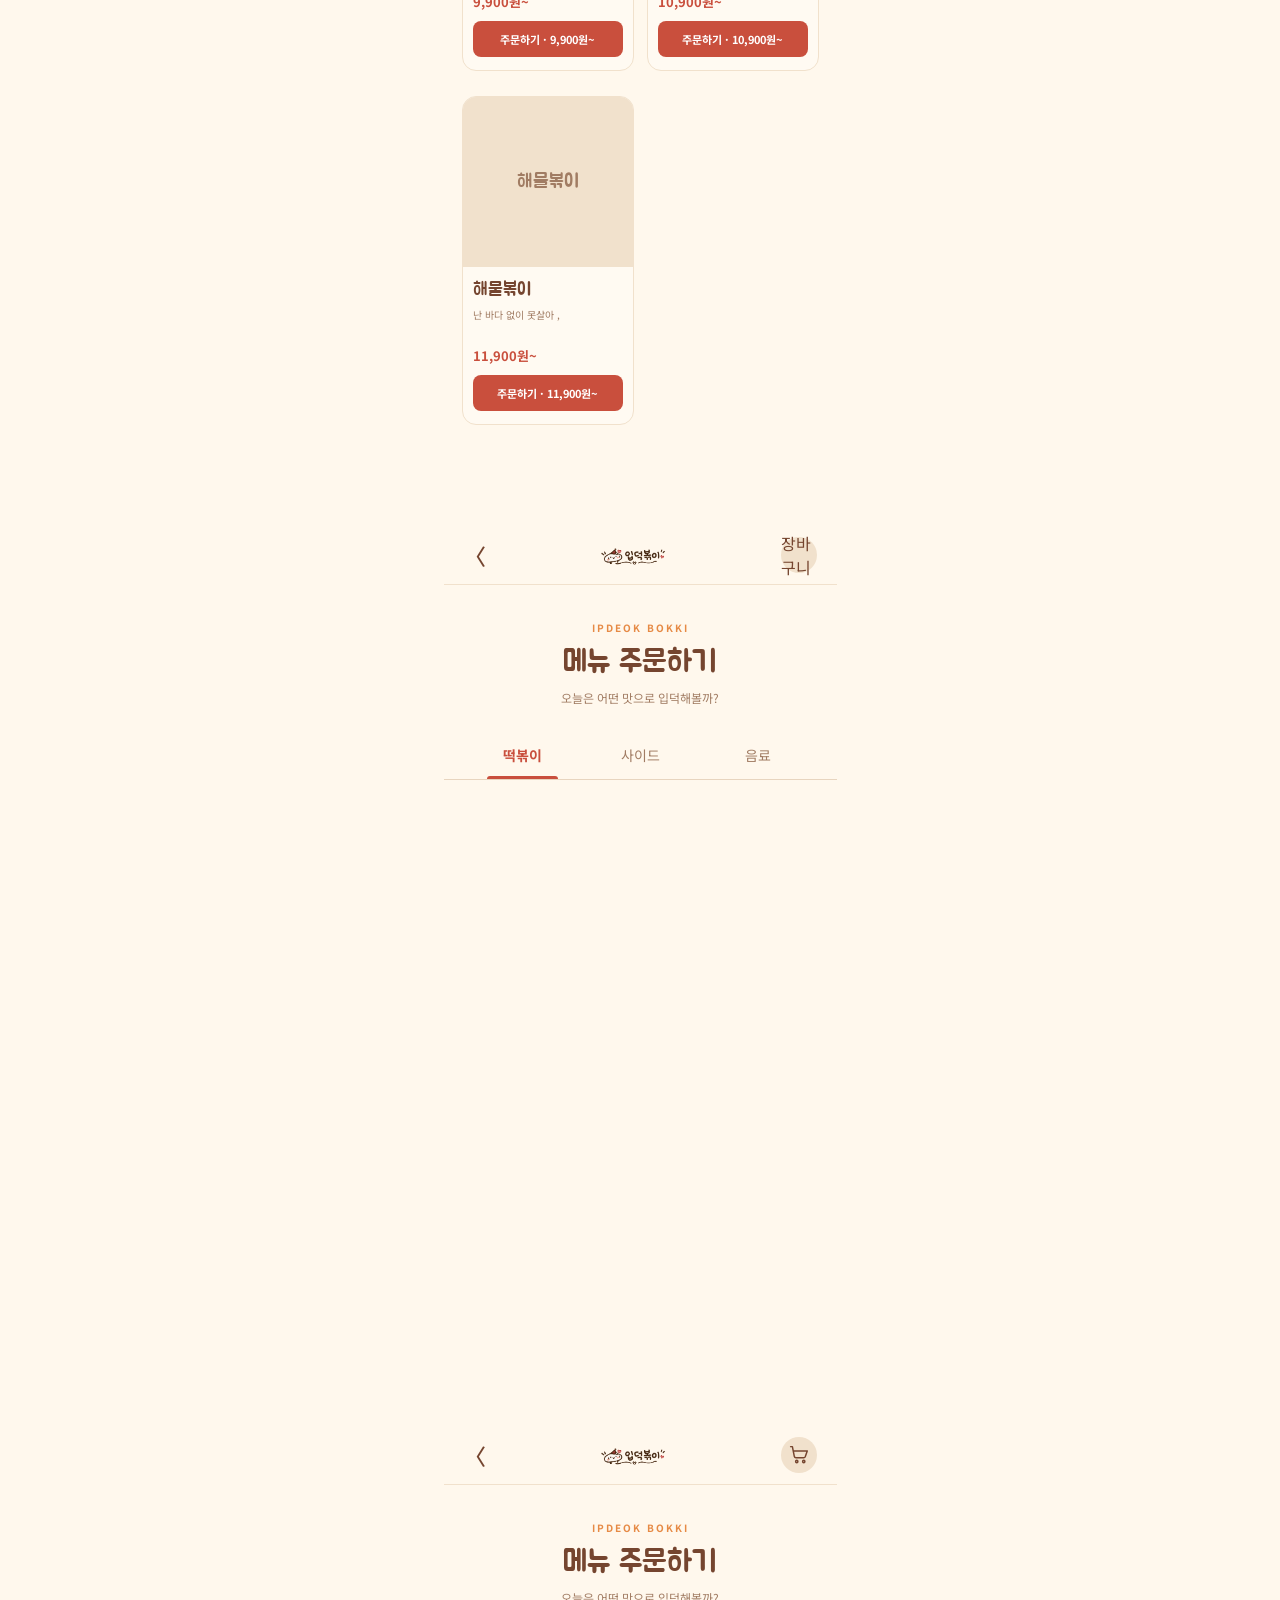
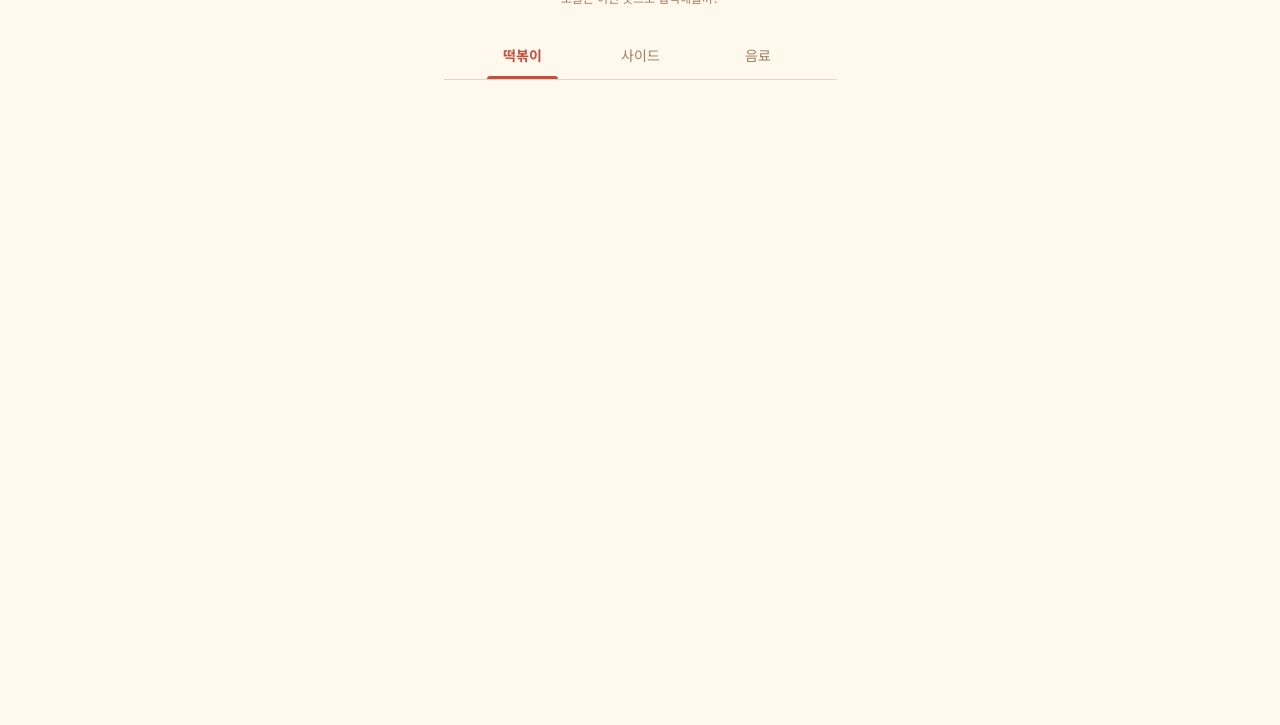
==== commit b8acc38f: "아 더는 못해,," ====
--- a/sub/lists/lists.html
+++ b/sub/lists/lists.html
@@ -432,4 +432,165 @@
 
 <script src="js/lists.js"></script>
 </body>
-</html>+</html>
+
+
+<!DOCTYPE html>
+<html lang="ko">
+<head>
+    <meta charset="UTF-8">
+    <meta name="viewport" content="width=device-width, initial-scale=1.0">
+    <title>메뉴 주문하기 | 입덕볶이</title>
+
+    <link rel="preconnect" href="https://fonts.googleapis.com">
+    <link rel="preconnect" href="https://fonts.gstatic.com" crossorigin>
+    <link href="https://fonts.googleapis.com/css2?family=Noto+Sans+KR:wght@300;400;500;700&family=Jua&display=swap" rel="stylesheet">
+
+    <link rel="stylesheet" href="css/lists.css">
+</head>
+<body>
+
+<div class="container">
+
+    <header class="header">
+        <a href="../../index.html" class="back-btn" aria-label="뒤로 가기">〈</a>
+
+        <a href="../../index.html" class="page-logo">
+            <img src="../../img/LOGO.png" alt="입덕볶이 로고">
+        </a>
+
+        <a href="../payment/payment.html" class="cart-link" aria-label="장바구니 보기">
+            <svg viewBox="0 0 24 24" aria-hidden="true">
+                <path d="M3 3h2l2.2 11.2a2 2 0 0 0 2 1.6h8.7a2 2 0 0 0 1.9-1.4L22 8H6"/>
+                <circle cx="10" cy="20" r="1.3"/>
+                <circle cx="18" cy="20" r="1.3"/>
+            </svg>
+        </a>
+    </header>
+
+    <main>
+        <section class="page-heading">
+            <p class="eyebrow">IPDEOK BOKKI</p>
+            <h1>메뉴 주문하기</h1>
+            <p>오늘은 어떤 맛으로 입덕해볼까?</p>
+        </section>
+
+        <nav class="category-tabs" aria-label="메뉴 카테고리">
+            <button class="category-tab active" data-category="tteokbokki" type="button">떡볶이</button>
+            <button class="category-tab" data-category="side" type="button">사이드</button>
+            <button class="category-tab" data-category="drink" type="button">음료</button>
+        </nav>
+
+        <section class="product-grid" id="productGrid"></section>
+    </main>
+
+    <!-- 떠끼 -->
+    <div class="tteogi tteogi-floating" aria-hidden="true">
+        <div class="tteogi-sauce"></div>
+        <div class="tteogi-eye left"></div>
+        <div class="tteogi-eye right"></div>
+        <div class="tteogi-mouth"></div>
+        <div class="tteogi-cheek left"></div>
+        <div class="tteogi-cheek right"></div>
+    </div>
+
+    <!-- 옵션 선택 팝업 -->
+    <div class="modal-overlay" id="optionOverlay">
+        <div class="option-modal" role="dialog" aria-modal="true" aria-labelledby="optionName">
+
+            <button class="modal-close" id="optionClose" type="button" aria-label="닫기">×</button>
+
+            <p class="modal-label">MAKE YOUR MENU</p>
+            <h2 id="optionName">입덕볶이</h2>
+            <p class="modal-description" id="optionDescription"></p>
+
+            <div class="option-section" id="sizeSection">
+                <h3>🍚 사이즈 선택</h3>
+                <div class="size-options">
+                    <label>
+                        <input type="radio" name="size" value="혼자볶이" checked>
+                        <span>혼자볶이</span>
+                    </label>
+                    <label>
+                        <input type="radio" name="size" value="둘이볶이">
+                        <span>둘이볶이</span>
+                    </label>
+                    <label>
+                        <input type="radio" name="size" value="셋이볶이">
+                        <span>셋이볶이</span>
+                    </label>
+                </div>
+            </div>
+
+            <div class="option-section" id="extraSection">
+                <h3>🧀 추가 재료 선택</h3>
+                <div class="extra-options">
+                    <label><input type="checkbox" value="떡"><span>떡 <small>+1,000원</small></span></label>
+                    <label><input type="checkbox" value="어묵"><span>어묵 <small>+1,000원</small></span></label>
+                    <label><input type="checkbox" value="소세지"><span>소세지 <small>+1,000원</small></span></label>
+                    <label><input type="checkbox" value="당면"><span>당면 <small>+1,000원</small></span></label>
+                    <label><input type="checkbox" value="중국당면"><span>중국당면 <small>+1,500원</small></span></label>
+                    <label><input type="checkbox" value="분모자"><span>분모자 <small>+1,500원</small></span></label>
+                    <label><input type="checkbox" value="유부"><span>유부 <small>+1,000원</small></span></label>
+                </div>
+            </div>
+
+            <div class="option-price-box">
+                <div>
+                    <span>기본 가격</span>
+                    <strong id="basePrice">8,900원</strong>
+                </div>
+                <div>
+                    <span>추가 재료</span>
+                    <strong id="extraPrice">0원</strong>
+                </div>
+                <div class="option-total">
+                    <span>총 상품 금액</span>
+                    <strong id="totalPrice">8,900원</strong>
+                </div>
+            </div>
+
+            <div class="option-section">
+                <h3>수량</h3>
+                <div class="quantity-control">
+                    <button type="button" id="quantityMinus" aria-label="수량 줄이기">−</button>
+                    <span id="quantityValue">1</span>
+                    <button type="button" id="quantityPlus" aria-label="수량 늘리기">＋</button>
+                </div>
+            </div>
+
+            <button class="primary-btn" id="addCartBtn" type="button">
+                장바구니에 담기 · <span id="buttonPrice">8,900원</span>
+            </button>
+        </div>
+    </div>
+
+    <!-- 장바구니 담기 완료 -->
+    <div class="modal-overlay" id="completeOverlay">
+        <div class="complete-modal">
+            <div class="complete-mascot">
+                <div class="tteogi complete-tteogi">
+                    <div class="tteogi-sauce"></div>
+                    <div class="tteogi-eye left"></div>
+                    <div class="tteogi-eye right"></div>
+                    <div class="tteogi-mouth"></div>
+                    <div class="tteogi-cheek left"></div>
+                    <div class="tteogi-cheek right"></div>
+                </div>
+            </div>
+
+            <h2>장바구니에 담았어!</h2>
+            <p>맛있는 메뉴가 하나 더 추가됐어.</p>
+
+            <div class="complete-buttons">
+                <button type="button" class="secondary-btn" id="continueBtn">더 담기</button>
+                <button type="button" class="primary-btn" id="goCartBtn">장바구니 보기</button>
+            </div>
+        </div>
+    </div>
+
+</div>
+
+<script src="js/lists.js"></script>
+</body>
+</html>
--- a/sub/lists/css/lists.css
+++ b/sub/lists/css/lists.css
@@ -1,3 +1,4 @@
+
 * {
     margin: 0;
     padding: 0;
@@ -69,12 +70,32 @@
     object-fit: contain;
 }
 
+/* CART ICON */
+
 .cart-link {
-    padding: 7px 12px;
-    border: 1px solid #E8D5BF;
-    border-radius: 20px;
-    font-size: 11px;
-    font-weight: 700;
+    width: 36px;
+    height: 36px;
+    display: flex;
+    justify-content: center;
+    align-items: center;
+    border-radius: 50%;
+    background: #F1E1CC;
+    transition: .2s ease;
+}
+
+.cart-link svg {
+    width: 21px;
+    height: 21px;
+    fill: none;
+    stroke: #75452F;
+    stroke-width: 1.7;
+    stroke-linecap: round;
+    stroke-linejoin: round;
+}
+
+.cart-link:active {
+    transform: scale(.92);
+    background: #E8D5BF;
 }
 
 /* PAGE HEADING */
@@ -206,13 +227,15 @@
 
 .product-order-btn {
     width: 100%;
-    height: 34px;
+    min-height: 36px;
     margin-top: 10px;
+    padding: 5px 3px;
     border-radius: 8px;
     background: #C94F3D;
     color: #fff;
-    font-size: 12px;
-    font-weight: 700;
+    font-size: 11px;
+    font-weight: 700;
+    white-space: nowrap;
 }
 
 .product-order-btn:active,
@@ -361,6 +384,7 @@
     width: 14px;
     height: 14px;
     accent-color: #C94F3D;
+    flex-shrink: 0;
 }
 
 .extra-options label:has(input:checked) {
@@ -448,6 +472,12 @@
     font-size: 13px;
     font-weight: 700;
 }
+
+.primary-btn span {
+    color: #FFF0C9;
+}
+
+/* COMPLETE MODAL */
 
 .complete-modal {
     width: 100%;
@@ -471,10 +501,7 @@
 }
 
 .complete-tteogi {
-    position: relative;
-    width: 100px;
-    height: 70px;
-    transform: scale(.8);
+    transform: scale(.9);
 }
 
 .complete-modal h2 {
@@ -508,33 +535,52 @@
     font-weight: 700;
 }
 
-/* TTEOGI CSS CHARACTER */
+/* TTEOGI CHARACTER */
 
 .tteogi {
     position: relative;
     width: 82px;
-    height: 58px;
-    border: 3px solid #75452F;
-    border-radius: 45% 48% 42% 43%;
-    background: #FFFDF4;
-    box-shadow: inset -5px -4px 0 #F1E1CC;
-}
+    height: 59px;
+    border: 2.5px solid #75452F;
+    border-radius: 22px 25px 20px 22px;
+    background: #FFFEF8;
+    box-shadow:
+        inset -4px -5px 0 #F1E5D2,
+        0 3px 0 rgba(117, 69, 47, .08);
+}
+
+/* 소스 */
 
 .tteogi-sauce {
     position: absolute;
-    top: -5px;
-    right: 8px;
-    width: 36px;
-    height: 20px;
+    z-index: 2;
+    top: -7px;
+    left: 34px;
+    width: 34px;
+    height: 19px;
     border: 2px solid #75452F;
-    border-radius: 55% 50% 30% 40%;
+    border-radius: 60% 45% 45% 35%;
     background: #E85B35;
     transform: rotate(-12deg);
 }
 
+.tteogi-sauce::after {
+    content: "";
+    position: absolute;
+    right: 3px;
+    bottom: -5px;
+    width: 7px;
+    height: 9px;
+    border-radius: 0 0 5px 5px;
+    background: #E85B35;
+}
+
+/* 눈 */
+
 .tteogi-eye {
     position: absolute;
-    top: 23px;
+    z-index: 3;
+    top: 24px;
     width: 5px;
     height: 7px;
     border-radius: 50%;
@@ -542,28 +588,34 @@
 }
 
 .tteogi-eye.left {
-    left: 23px;
+    left: 24px;
 }
 
 .tteogi-eye.right {
     right: 22px;
 }
 
+/* 입 */
+
 .tteogi-mouth {
     position: absolute;
-    top: 33px;
-    left: 34px;
-    width: 10px;
+    z-index: 3;
+    top: 34px;
+    left: 36px;
+    width: 9px;
     height: 6px;
     border-bottom: 2px solid #75452F;
     border-radius: 50%;
 }
 
+/* 볼 */
+
 .tteogi-cheek {
     position: absolute;
-    top: 34px;
-    width: 10px;
-    height: 6px;
+    z-index: 2;
+    top: 36px;
+    width: 9px;
+    height: 5px;
     border-radius: 50%;
     background: #F5A09A;
 }
@@ -573,8 +625,10 @@
 }
 
 .tteogi-cheek.right {
-    right: 11px;
-}
+    right: 10px;
+}
+
+/* 떠끼 위치 및 애니메이션 */
 
 .tteogi-floating {
     position: fixed;
@@ -587,10 +641,11 @@
 
 @keyframes tteogiFloat {
     0%, 100% {
-        transform: translateY(0) rotate(-4deg);
-    }
+        transform: translateY(0) rotate(-3deg);
+    }
+
     50% {
-        transform: translateY(-12px) rotate(4deg);
+        transform: translateY(-9px) rotate(3deg);
     }
 }
 
@@ -612,6 +667,10 @@
         font-size: 16px;
     }
 
+    .product-order-btn {
+        font-size: 10px;
+    }
+
     .option-modal {
         padding-right: 16px;
         padding-left: 16px;
@@ -625,4 +684,4 @@
         padding: 6px;
         font-size: 10px;
     }
-}+}
--- a/sub/lists/css/lists.css
+++ b/sub/lists/css/lists.css
@@ -1,3 +1,4 @@
+
 * {
     margin: 0;
     padding: 0;
@@ -69,12 +70,32 @@
     object-fit: contain;
 }
 
+/* CART ICON */
+
 .cart-link {
-    padding: 7px 12px;
-    border: 1px solid #E8D5BF;
-    border-radius: 20px;
-    font-size: 11px;
-    font-weight: 700;
+    width: 36px;
+    height: 36px;
+    display: flex;
+    justify-content: center;
+    align-items: center;
+    border-radius: 50%;
+    background: #F1E1CC;
+    transition: .2s ease;
+}
+
+.cart-link svg {
+    width: 21px;
+    height: 21px;
+    fill: none;
+    stroke: #75452F;
+    stroke-width: 1.7;
+    stroke-linecap: round;
+    stroke-linejoin: round;
+}
+
+.cart-link:active {
+    transform: scale(.92);
+    background: #E8D5BF;
 }
 
 /* PAGE HEADING */
@@ -206,13 +227,15 @@
 
 .product-order-btn {
     width: 100%;
-    height: 34px;
+    min-height: 36px;
     margin-top: 10px;
+    padding: 5px 3px;
     border-radius: 8px;
     background: #C94F3D;
     color: #fff;
-    font-size: 12px;
-    font-weight: 700;
+    font-size: 11px;
+    font-weight: 700;
+    white-space: nowrap;
 }
 
 .product-order-btn:active,
@@ -361,6 +384,7 @@
     width: 14px;
     height: 14px;
     accent-color: #C94F3D;
+    flex-shrink: 0;
 }
 
 .extra-options label:has(input:checked) {
@@ -448,6 +472,12 @@
     font-size: 13px;
     font-weight: 700;
 }
+
+.primary-btn span {
+    color: #FFF0C9;
+}
+
+/* COMPLETE MODAL */
 
 .complete-modal {
     width: 100%;
@@ -471,10 +501,7 @@
 }
 
 .complete-tteogi {
-    position: relative;
-    width: 100px;
-    height: 70px;
-    transform: scale(.8);
+    transform: scale(.9);
 }
 
 .complete-modal h2 {
@@ -508,33 +535,52 @@
     font-weight: 700;
 }
 
-/* TTEOGI CSS CHARACTER */
+/* TTEOGI CHARACTER */
 
 .tteogi {
     position: relative;
     width: 82px;
-    height: 58px;
-    border: 3px solid #75452F;
-    border-radius: 45% 48% 42% 43%;
-    background: #FFFDF4;
-    box-shadow: inset -5px -4px 0 #F1E1CC;
-}
+    height: 59px;
+    border: 2.5px solid #75452F;
+    border-radius: 22px 25px 20px 22px;
+    background: #FFFEF8;
+    box-shadow:
+        inset -4px -5px 0 #F1E5D2,
+        0 3px 0 rgba(117, 69, 47, .08);
+}
+
+/* 소스 */
 
 .tteogi-sauce {
     position: absolute;
-    top: -5px;
-    right: 8px;
-    width: 36px;
-    height: 20px;
+    z-index: 2;
+    top: -7px;
+    left: 34px;
+    width: 34px;
+    height: 19px;
     border: 2px solid #75452F;
-    border-radius: 55% 50% 30% 40%;
+    border-radius: 60% 45% 45% 35%;
     background: #E85B35;
     transform: rotate(-12deg);
 }
 
+.tteogi-sauce::after {
+    content: "";
+    position: absolute;
+    right: 3px;
+    bottom: -5px;
+    width: 7px;
+    height: 9px;
+    border-radius: 0 0 5px 5px;
+    background: #E85B35;
+}
+
+/* 눈 */
+
 .tteogi-eye {
     position: absolute;
-    top: 23px;
+    z-index: 3;
+    top: 24px;
     width: 5px;
     height: 7px;
     border-radius: 50%;
@@ -542,28 +588,34 @@
 }
 
 .tteogi-eye.left {
-    left: 23px;
+    left: 24px;
 }
 
 .tteogi-eye.right {
     right: 22px;
 }
 
+/* 입 */
+
 .tteogi-mouth {
     position: absolute;
-    top: 33px;
-    left: 34px;
-    width: 10px;
+    z-index: 3;
+    top: 34px;
+    left: 36px;
+    width: 9px;
     height: 6px;
     border-bottom: 2px solid #75452F;
     border-radius: 50%;
 }
 
+/* 볼 */
+
 .tteogi-cheek {
     position: absolute;
-    top: 34px;
-    width: 10px;
-    height: 6px;
+    z-index: 2;
+    top: 36px;
+    width: 9px;
+    height: 5px;
     border-radius: 50%;
     background: #F5A09A;
 }
@@ -573,8 +625,10 @@
 }
 
 .tteogi-cheek.right {
-    right: 11px;
-}
+    right: 10px;
+}
+
+/* 떠끼 위치 및 애니메이션 */
 
 .tteogi-floating {
     position: fixed;
@@ -587,10 +641,11 @@
 
 @keyframes tteogiFloat {
     0%, 100% {
-        transform: translateY(0) rotate(-4deg);
-    }
+        transform: translateY(0) rotate(-3deg);
+    }
+
     50% {
-        transform: translateY(-12px) rotate(4deg);
+        transform: translateY(-9px) rotate(3deg);
     }
 }
 
@@ -612,6 +667,10 @@
         font-size: 16px;
     }
 
+    .product-order-btn {
+        font-size: 10px;
+    }
+
     .option-modal {
         padding-right: 16px;
         padding-left: 16px;
@@ -625,4 +684,4 @@
         padding: 6px;
         font-size: 10px;
     }
-}+}
--- a/sub/lists/css/lists.css
+++ b/sub/lists/css/lists.css
@@ -1,3 +1,4 @@
+
 * {
     margin: 0;
     padding: 0;
@@ -69,12 +70,32 @@
     object-fit: contain;
 }
 
+/* CART ICON */
+
 .cart-link {
-    padding: 7px 12px;
-    border: 1px solid #E8D5BF;
-    border-radius: 20px;
-    font-size: 11px;
-    font-weight: 700;
+    width: 36px;
+    height: 36px;
+    display: flex;
+    justify-content: center;
+    align-items: center;
+    border-radius: 50%;
+    background: #F1E1CC;
+    transition: .2s ease;
+}
+
+.cart-link svg {
+    width: 21px;
+    height: 21px;
+    fill: none;
+    stroke: #75452F;
+    stroke-width: 1.7;
+    stroke-linecap: round;
+    stroke-linejoin: round;
+}
+
+.cart-link:active {
+    transform: scale(.92);
+    background: #E8D5BF;
 }
 
 /* PAGE HEADING */
@@ -206,13 +227,15 @@
 
 .product-order-btn {
     width: 100%;
-    height: 34px;
+    min-height: 36px;
     margin-top: 10px;
+    padding: 5px 3px;
     border-radius: 8px;
     background: #C94F3D;
     color: #fff;
-    font-size: 12px;
-    font-weight: 700;
+    font-size: 11px;
+    font-weight: 700;
+    white-space: nowrap;
 }
 
 .product-order-btn:active,
@@ -361,6 +384,7 @@
     width: 14px;
     height: 14px;
     accent-color: #C94F3D;
+    flex-shrink: 0;
 }
 
 .extra-options label:has(input:checked) {
@@ -448,6 +472,12 @@
     font-size: 13px;
     font-weight: 700;
 }
+
+.primary-btn span {
+    color: #FFF0C9;
+}
+
+/* COMPLETE MODAL */
 
 .complete-modal {
     width: 100%;
@@ -471,10 +501,7 @@
 }
 
 .complete-tteogi {
-    position: relative;
-    width: 100px;
-    height: 70px;
-    transform: scale(.8);
+    transform: scale(.9);
 }
 
 .complete-modal h2 {
@@ -508,33 +535,52 @@
     font-weight: 700;
 }
 
-/* TTEOGI CSS CHARACTER */
+/* TTEOGI CHARACTER */
 
 .tteogi {
     position: relative;
     width: 82px;
-    height: 58px;
-    border: 3px solid #75452F;
-    border-radius: 45% 48% 42% 43%;
-    background: #FFFDF4;
-    box-shadow: inset -5px -4px 0 #F1E1CC;
-}
+    height: 59px;
+    border: 2.5px solid #75452F;
+    border-radius: 22px 25px 20px 22px;
+    background: #FFFEF8;
+    box-shadow:
+        inset -4px -5px 0 #F1E5D2,
+        0 3px 0 rgba(117, 69, 47, .08);
+}
+
+/* 소스 */
 
 .tteogi-sauce {
     position: absolute;
-    top: -5px;
-    right: 8px;
-    width: 36px;
-    height: 20px;
+    z-index: 2;
+    top: -7px;
+    left: 34px;
+    width: 34px;
+    height: 19px;
     border: 2px solid #75452F;
-    border-radius: 55% 50% 30% 40%;
+    border-radius: 60% 45% 45% 35%;
     background: #E85B35;
     transform: rotate(-12deg);
 }
 
+.tteogi-sauce::after {
+    content: "";
+    position: absolute;
+    right: 3px;
+    bottom: -5px;
+    width: 7px;
+    height: 9px;
+    border-radius: 0 0 5px 5px;
+    background: #E85B35;
+}
+
+/* 눈 */
+
 .tteogi-eye {
     position: absolute;
-    top: 23px;
+    z-index: 3;
+    top: 24px;
     width: 5px;
     height: 7px;
     border-radius: 50%;
@@ -542,28 +588,34 @@
 }
 
 .tteogi-eye.left {
-    left: 23px;
+    left: 24px;
 }
 
 .tteogi-eye.right {
     right: 22px;
 }
 
+/* 입 */
+
 .tteogi-mouth {
     position: absolute;
-    top: 33px;
-    left: 34px;
-    width: 10px;
+    z-index: 3;
+    top: 34px;
+    left: 36px;
+    width: 9px;
     height: 6px;
     border-bottom: 2px solid #75452F;
     border-radius: 50%;
 }
 
+/* 볼 */
+
 .tteogi-cheek {
     position: absolute;
-    top: 34px;
-    width: 10px;
-    height: 6px;
+    z-index: 2;
+    top: 36px;
+    width: 9px;
+    height: 5px;
     border-radius: 50%;
     background: #F5A09A;
 }
@@ -573,8 +625,10 @@
 }
 
 .tteogi-cheek.right {
-    right: 11px;
-}
+    right: 10px;
+}
+
+/* 떠끼 위치 및 애니메이션 */
 
 .tteogi-floating {
     position: fixed;
@@ -587,10 +641,11 @@
 
 @keyframes tteogiFloat {
     0%, 100% {
-        transform: translateY(0) rotate(-4deg);
-    }
+        transform: translateY(0) rotate(-3deg);
+    }
+
     50% {
-        transform: translateY(-12px) rotate(4deg);
+        transform: translateY(-9px) rotate(3deg);
     }
 }
 
@@ -612,6 +667,10 @@
         font-size: 16px;
     }
 
+    .product-order-btn {
+        font-size: 10px;
+    }
+
     .option-modal {
         padding-right: 16px;
         padding-left: 16px;
@@ -625,4 +684,4 @@
         padding: 6px;
         font-size: 10px;
     }
-}+}
